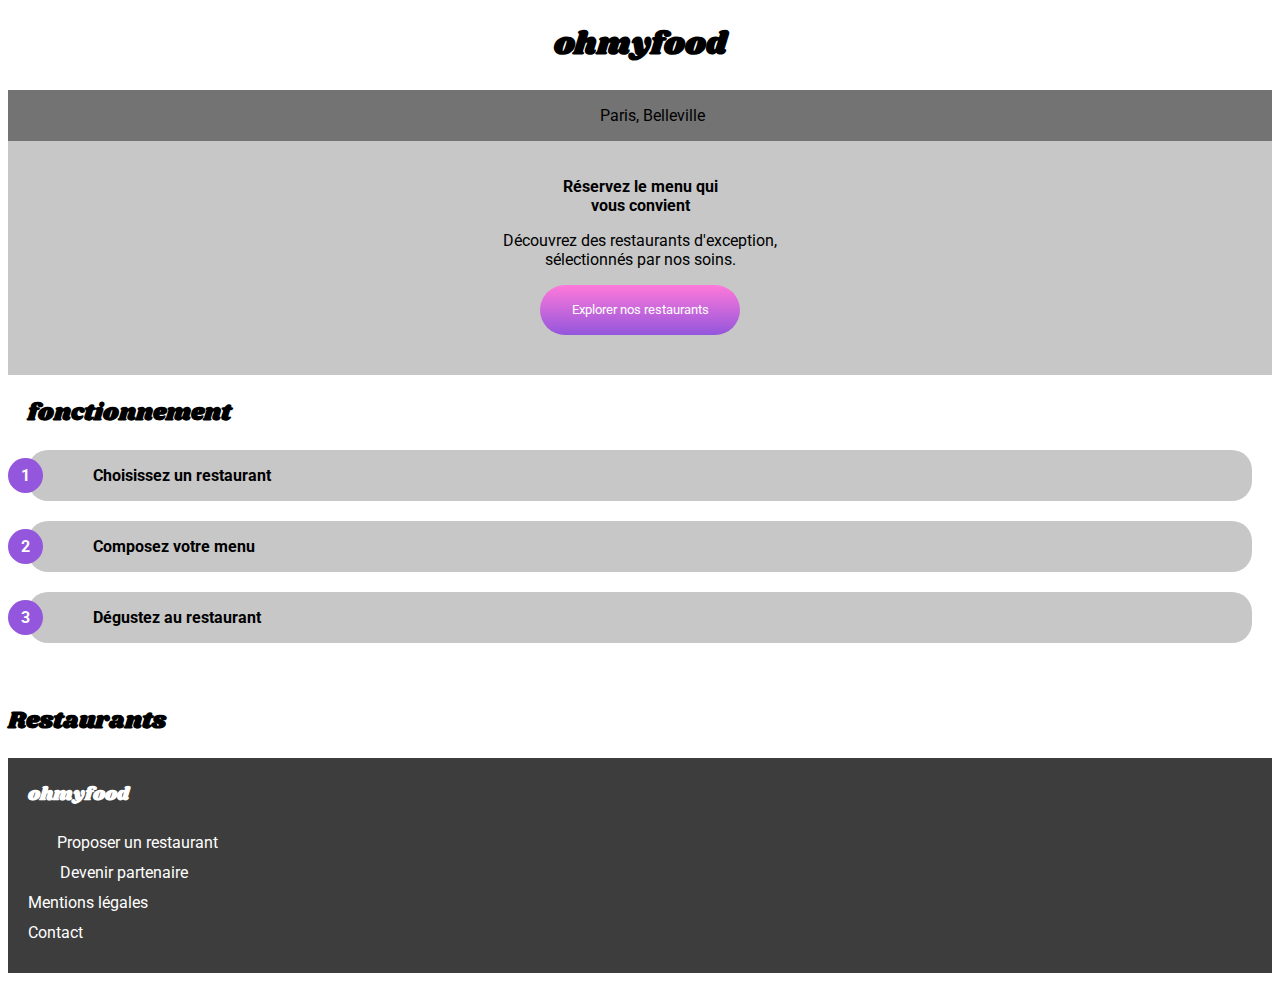
==== Accueil.html @ 92aed283 "Premier ajout des fichiers Accueil.html et index.css" ====
<!DOCTYPE html>
<html lang="fr">
    <head>
        <meta charset="utf-8" /> <!--Encodage des caractères-->
        <meta name="viewport" content="width=device-width, initial-scale=1.0"> <!--Viewport avec une largeur égale à la largeur de l'appareil, un
        niveau de zoom initial égal à 1-->
        <link rel="stylesheet" href="css/normalize.css"> <!--Lien avec le fichier normalise.css pour avoir un design qui se ressemble et cohérent entre les 
        différent navigateurs-->
        <link rel="stylesheet" href="css/index.css"> <!--Lien avec le fichier index.css pour définir les styles du site-->
        <link rel="preconnect" href="https://fonts.googleapis.com"> <!--Google Fonts, ajout de la police Shrikhand directement depuis le site de Google Fonts-->
        <link rel="preconnect" href="https://fonts.gstatic.com" crossorigin> <!--Google Fonts, ajout de la police Shrikhand directement depuis le site de Google Fonts-->
        <link href="https://fonts.googleapis.com/css2?family=Shrikhand&display=swap" rel="stylesheet"> <!--Google Fonts, ajout de la police Shrikhand directement depuis 
        le site de Google Fonts-->
        <link rel="preconnect" href="https://fonts.googleapis.com"> <!--Google Fonts, ajout de la police Roboto directement depuis le site de Google Fonts-->
        <link rel="preconnect" href="https://fonts.gstatic.com" crossorigin> <!--Google Fonts, ajout de la police Roboto directement depuis le site de Google Fonts-->
        <link href="https://fonts.googleapis.com/css2?family=Roboto&display=swap" rel="stylesheet"> <!--Google Fonts, ajout de la police Roboto directement depuis 
        le site de Google Fonts-->
        <link rel="stylesheet" href="css/font-awesome-4.7.0/css/font-awesome.min.css"> <!--Le fichier font-awesome.min.css appelle les icônes de la 
        bibliothèque Font Awesome-->
        <title>Accueil ohmyfood</title> <!--Titre de la page du site web-->
    </head>
    <!--Corps de la page-->
    <body>
        <!--Entête-->   
        <header>
            <div>
                <h1 id="titre_principal">ohmyfood</h1>
                <div>
                    <div id="icone_et_paris_belleville_background">
                        <div id="icone_et_paris_belleville">
                            <p><i class="fa fa-map-pin"></i></p>
                            <p>Paris, Belleville</p>
                        </div>
                    </div>
                    <div id="texte_menu_et_bouton_explorer_background">
                        <p id="paragraphe_reservez_menu">Réservez le menu qui<br />vous convient</p>
                        <p id="paragraphe_decouvrez_des_restaurants">Découvrez des restaurants d'exception,<br />sélectionnés par nos soins.</p>
                        <div id="bouton_explorer_conteneur"><button type="submit" id="bouton_explorer">Explorer nos restaurants</button></div>
                    </div>
                </div>
            </div>
            <div id="fonctionnement">
                <h2>fonctionnement</h2>
                <ul id="fonctionnement_liste_de_choix">
                    <li><a href="#"><div id="alignement_icone_texte"><div class="fonctionnement_numero"><p>1</p></div><p><i class="fa fa-mobile fa-3x fonctionnement_icone"></i></p><p>Choisissez un restaurant</p></div></a></li>
                    <li><a href="#"><div id="alignement_icone_texte_2"><div class="fonctionnement_numero"><p>2</p></div><p><i class="fa fa-list-ul fa-2x fonctionnement_icone"></i></p><p>Composez votre menu</p></div></a></li>
                    <li><a href="#"><div id="alignement_icone_texte_3"><div class="fonctionnement_numero"><p>3</p></div><p><i class="fa fa-window-maximize fa-2x fonctionnement_icone"></i></p><p>Dégustez au restaurant</p></div></a></li>
                </ul>
            </div>
        </header>
        <!--Contenu principal de la page-->
        <main>
            <h2>Restaurants</h2>
            <div>
                <div>

                </div>
                <div>
                    
                </div>
                <div>
                    
                </div>
                <div>
                    
                </div>
            <div>     
        </main>
        <!--Pied de page-->
        <footer>
            <h3 id="titre_footer">ohmyfood</h3>
            <ul id="liste_pied_de_page">
                <li><div id="proposer_un_restaurant"><p><i class="fa fa-building"></i></p><p><a href="#">Proposer un restaurant</a></p></div></li>
                <li><div id="devenir_partenaire"><p><i class="fa fa-thumbs-up"></i></p><p><a href="#">Devenir partenaire</a></p></div></li>
                <li><div class="mentions_legales_et_contact"><p><a href="#">Mentions légales</a></p></div></li>
                <li><div class="mentions_legales_et_contact"><p><a href="#">Contact</a></p></div></li>
            </ul>
        </footer>
    </body>
</html>
---- css/index.css ----
/*---------------------------------------------------------PARTIE MOBILE---------------------------------------------------------*/

    /*--------------------------------------------------Police personnalisée Roboto sur tous les élements de texte--------------------------------------------------*/

*
{
    font-family: 'Roboto',serif, sans-serif; /*Application de la police Roboto pour toutes éléments de la page si la police n'est pas trouvé par le navigateur
    alors affichage des deux polices par défaut 'serif' et 'sans-serif'*/
}

    /*------------------------------------------Body------------------------------------------*/

body
{
    /*background-color: green;*/
}

    /*----------------------------Personnalisation des polices pour les balises h1, h2, h3, p et li----------------------------*/

h1
{
    font-family: 'Shrikhand',serif, sans-serif; /*Application de la police Shrikhand pour les titres h1 si la police n'est pas trouvé par le navigateur
    alors affichage des deux polices par défaut 'serif' et 'sans-serif'*/
}

h2
{
    font-family: 'Shrikhand',serif, sans-serif; /*Application de la police Shrikhand pour les titres h2 si la police n'est pas trouvé par le navigateur
    alors affichage des deux polices par défaut 'serif' et 'sans-serif'*/
}

h3
{
    font-family: 'Shrikhand',serif, sans-serif; /*Application de la police Shrikhand pour les titres h3 si la police n'est pas trouvé par le navigateur
    alors affichage des deux polices par défaut 'serif' et 'sans-serif'*/
}

    /*---------------------------------------------------------Header---------------------------------------------------------*/

#titre_principal
{
    text-align: center;
    /*background-color: aquamarine;*/
}

#icone_et_paris_belleville_background
{
    background-color: rgb(115,115,115);
    display:flex;
    flex-direction:row;
    justify-content: space-around;
}

#icone_et_paris_belleville
{
    /*background-color: aqua;*/
    width:130px;
    display:flex;
    flex-direction: row;
    justify-content: space-between;
    align-items: center;    
}

#texte_menu_et_bouton_explorer_background
{
    background-color:rgb(199,199,199);
    padding-top:20px;
}

#paragraphe_reservez_menu
{
    text-align: center;
    font-weight: bold;
}

#paragraphe_decouvrez_des_restaurants
{
    text-align: center;
}

#bouton_explorer_conteneur
{
    /*background-color: chartreuse;*/
    display:flex;
    flex-direction:row;
    justify-content: space-around;
    align-items: center;
    padding-bottom: 40px;
}

#bouton_explorer
{
    color:white;
    background: linear-gradient(#FF79DA,#9356DC);
    border: none;
    width:200px;
    height:50px;
    border-radius: 30px 30px 30px 30px;
}

#bouton_explorer:hover
{
    cursor:pointer; /*Lorsque le bouton est survolé, le pointer de la souris devient un pointeur avec une main*/
}

#alignement_icone_texte
{
    background-color:rgb(199,199,199);
    display:flex;
    flex-direction: row;
    align-items: center;
    margin-bottom: 20px;
    border-radius: 20px 20px 20px 20px;
    font-weight: bold;
}   

#alignement_icone_texte_2
{
    background-color:rgb(199,199,199);
    display:flex;
    flex-direction: row;
    align-items: center;
    margin-bottom: 20px;
    border-radius: 20px 20px 20px 20px;
    font-weight: bold;
}

#alignement_icone_texte_3
{
    background-color:rgb(199,199,199);
    display:flex;
    flex-direction: row;
    align-items: center;
    margin-bottom: 60px;
    border-radius: 20px 20px 20px 20px;
    font-weight: bold;
}

#fonctionnement_liste_de_choix
{
    list-style-type: none;
    padding-left: 0px; /*on enlève la marge intérieure gauche appliquée par défault sur une balise de type ul*/
}

#fonctionnement_liste_de_choix a
{
    text-decoration: none;
    color: black;
}

#fonctionnement
{
    padding-left: 20px;
    padding-right: 20px;
}

.fonctionnement_icone
{
    color: rgb(115,115,115);
    margin-right: 20px;
}

.fonctionnement_numero
{
    background-color: #9356DC;
    margin-right:30px;
    display:flex;
    flex-direction: row;
    justify-content: center;
    align-items: center;
    width:35px;
    height:35px;
    border-radius: 40px 40px 40px 40px;
    color:white;
    margin-left: -20px;
}

    /*---------------------------------------------------------Main---------------------------------------------------------*/

    /*---------------------------------------------------------Footer---------------------------------------------------------*/

footer
{
    background-color: rgb(61,61,61);
    /*color: white;*/
    padding-top: 5px;
    padding-left: 20px;
    padding-bottom: 10px;
}

footer a
{
    text-decoration: none;
    color: white;
}

footer a:hover
{
    color: blue;
}

#liste_pied_de_page
{
    list-style-type: none;
    padding-left: 0px; /*on enlève la marge intérieure gauche appliquée par défault sur une balise de type ul*/
}

#titre_footer
{
    /*background-color: blue;*/
    color: white;
}

#proposer_un_restaurant
{
    /*background-color: brown;*/
    width: 190px;
    height:30px;
    display: flex;
    flex-direction: row;
    justify-content: space-between;
    align-items: center;
    color:white;
}

#devenir_partenaire
{
    /*background-color: violet;*/
    width: 160px;
    height: 30px;
    display: flex;
    flex-direction: row;
    justify-content: space-between;
    align-items: center;
    color:white;
}

.mentions_legales_et_contact
{
    /*background-color: aqua;*/
    width: 150px;
    height: 30px;
    display: flex;
    flex-direction: row;
    align-items: center;
}

    /*-------------------------------------------------MEDIA QUERIES pour les formats tablette et mobile-------------------------------------------------*/
   /*-----------------------------------------------------------------------------------------------------------------------------------------------------*/ 


    /*---------------------------------------------------------PARTIE TABLETTE---------------------------------------------------------*/

@media all and (min-width: 768px) and (max-width: 992px) /*Sur tous types d'écran, quand la largeur de la fenêtre est comprise entre 768px et 992px*/
{

    /*---------------------------------------------------------Header---------------------------------------------------------*/

    /*---------------------------------------------------------Main---------------------------------------------------------*/

    /*---------------------------------------------------------Footer---------------------------------------------------------*/

}

    /*---------------------------------------------------------PARTIE DESKTOP---------------------------------------------------------*/

@media all and (min-width: 992px) /*Sur tous types d'écran, quand la largeur de la fenêtre fait au minimum 992px*/
{

    /*---------------------------------------------------------Header---------------------------------------------------------*/

    /*---------------------------------------------------------Main---------------------------------------------------------*/

    /*---------------------------------------------------------Footer---------------------------------------------------------*/

}
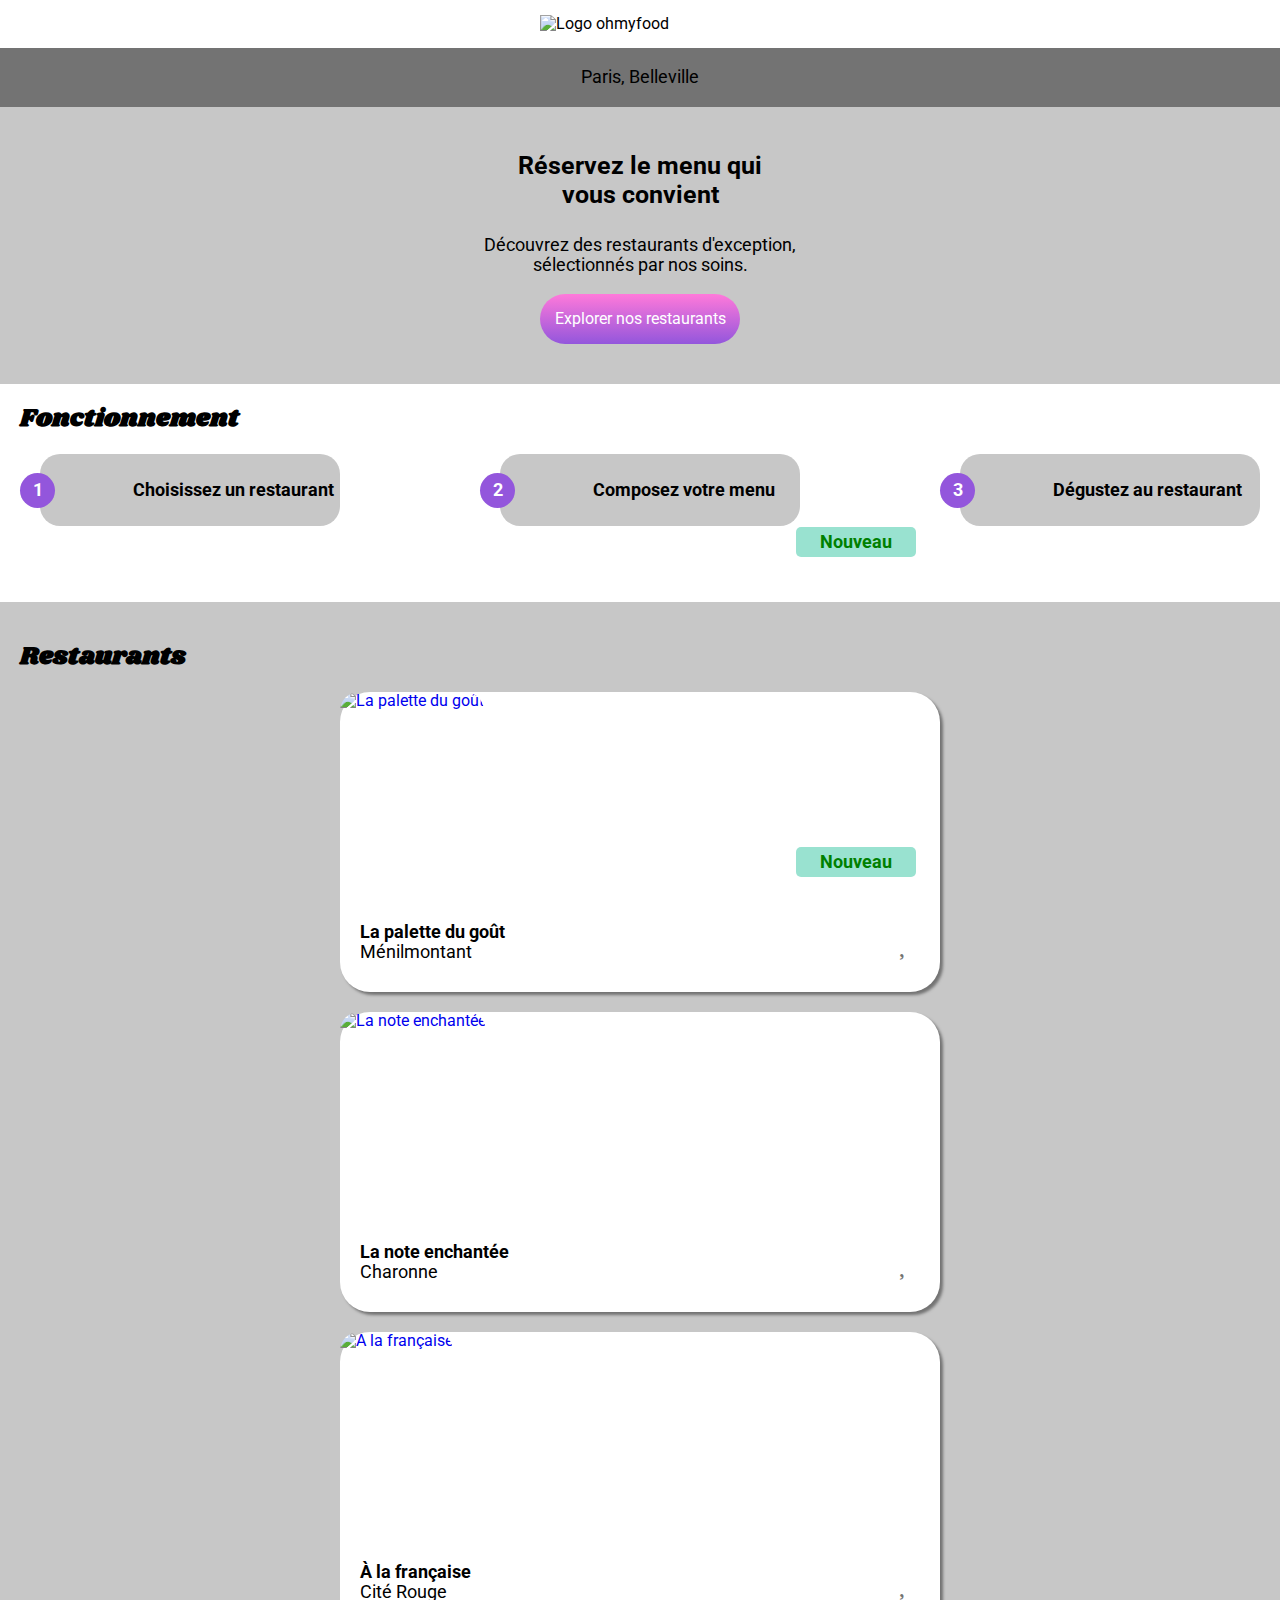
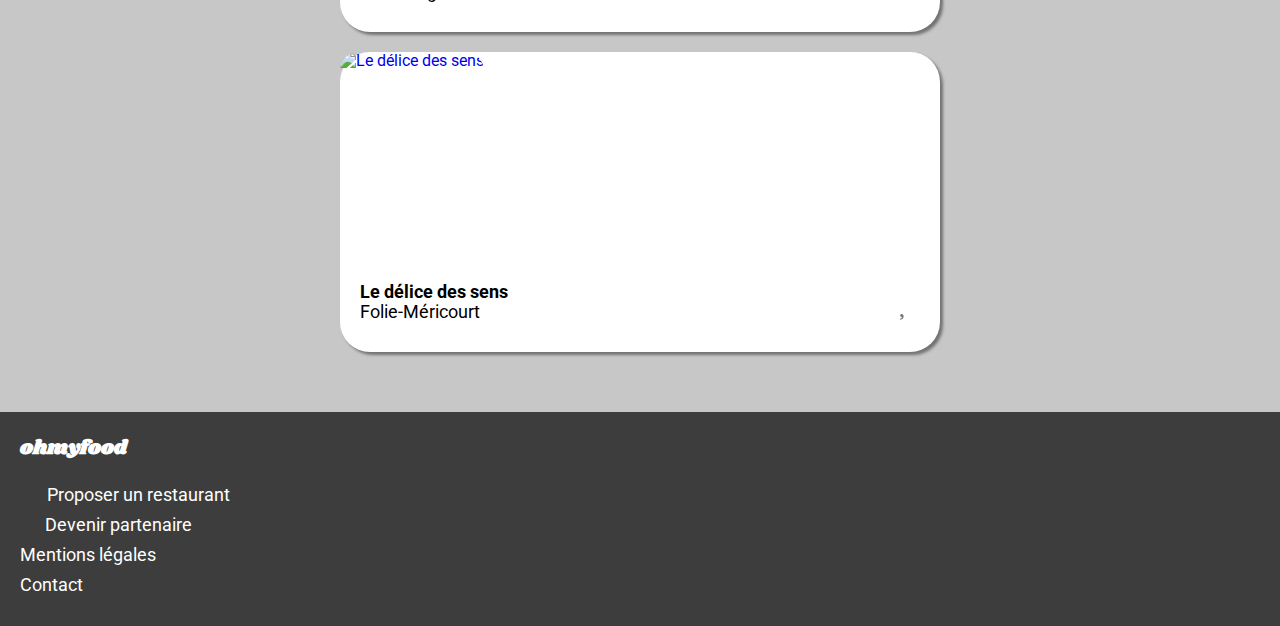
==== commit 2b83e780: "Ajout des pages html et css terminées, de plus ajout de normalize.css et font-awesome.min.css" ====
--- a/Accueil.html
+++ b/Accueil.html
@@ -23,13 +23,14 @@
     <body>
         <!--Entête-->   
         <header>
-            <div>
-                <h1 id="titre_principal">ohmyfood</h1>
-                <div>
+            <div id="titre_principal_et_formulaire">
+                <div id="titre_principal"><img src="images/Logo_ohmyfood.png" alt="Logo ohmyfood" id="logo_ohmyfood"/></div>
+                <!--Partie formulaire-->
+                <form method="post" action="#">
                     <div id="icone_et_paris_belleville_background">
                         <div id="icone_et_paris_belleville">
                             <p><i class="fa fa-map-pin"></i></p>
-                            <p>Paris, Belleville</p>
+                            <p><input type="text" name="recherche_localisation" placeholder="Paris, Belleville" size="12" id="champ_recherche" /></p>
                         </div>
                     </div>
                     <div id="texte_menu_et_bouton_explorer_background">
@@ -37,33 +38,129 @@
                         <p id="paragraphe_decouvrez_des_restaurants">Découvrez des restaurants d'exception,<br />sélectionnés par nos soins.</p>
                         <div id="bouton_explorer_conteneur"><button type="submit" id="bouton_explorer">Explorer nos restaurants</button></div>
                     </div>
-                </div>
+                </form>
             </div>
+            <!--Partie fonctionnement avec 3 liens-->
             <div id="fonctionnement">
-                <h2>fonctionnement</h2>
+                <h2 id="fonctionnement_titre">Fonctionnement</h2>
                 <ul id="fonctionnement_liste_de_choix">
-                    <li><a href="#"><div id="alignement_icone_texte"><div class="fonctionnement_numero"><p>1</p></div><p><i class="fa fa-mobile fa-3x fonctionnement_icone"></i></p><p>Choisissez un restaurant</p></div></a></li>
-                    <li><a href="#"><div id="alignement_icone_texte_2"><div class="fonctionnement_numero"><p>2</p></div><p><i class="fa fa-list-ul fa-2x fonctionnement_icone"></i></p><p>Composez votre menu</p></div></a></li>
-                    <li><a href="#"><div id="alignement_icone_texte_3"><div class="fonctionnement_numero"><p>3</p></div><p><i class="fa fa-window-maximize fa-2x fonctionnement_icone"></i></p><p>Dégustez au restaurant</p></div></a></li>
+                    <li>
+                        <a href="#">
+                            <div id="alignement_icone_texte">
+                                <div class="fonctionnement_numero">
+                                    <p>1</p>
+                                </div>
+                                <p><i class="fa fa-mobile fa-2x fonctionnement_icone_1"></i></p>
+                                <p>Choisissez un restaurant</p>
+                            </div>
+                        </a>
+                    </li>
+                    <li>
+                        <a href="#">
+                            <div id="alignement_icone_texte_2">
+                                <div class="fonctionnement_numero">
+                                    <p>2</p>
+                                </div>
+                                <p><i class="fa fa-list-ul fa-2x fonctionnement_icone_2_et_3"></i></p>
+                                <p>Composez votre menu</p>
+                            </div>
+                        </a>
+                    </li>
+                    <li>
+                        <a href="#">
+                            <div id="alignement_icone_texte_3">
+                                <div class="fonctionnement_numero">
+                                    <p>3</p>
+                                </div>
+                                <p><i class="fa fa-window-maximize fa-2x fonctionnement_icone_2_et_3"></i></p>
+                                <p>Dégustez au restaurant</p>
+                            </div>
+                        </a>
+                    </li>
                 </ul>
             </div>
         </header>
         <!--Contenu principal de la page-->
         <main>
             <h2>Restaurants</h2>
-            <div>
-                <div>
-
-                </div>
-                <div>
-                    
-                </div>
-                <div>
-                    
-                </div>
-                <div>
-                    
-                </div>
+            <!--Les 4 cartes de restaurant-->
+            <div id="toutes_les_cartes">
+                <!--Carte 1: La palette du goût-->
+                <a href="Menu_la_palette_du_gout.html">
+                    <!--Conteneur de l'image et du corps de la carte--> 
+                    <div class="carte_image_et_corps">
+                        <!--Image de la carte-->
+                        <div class="carte_image"><img src="images/La_palette_du_gout.jpg" alt="La palette du goût" class="image_arrondie image_associee_a_element_vert"/><div class="element_vert"><p>Nouveau</p></div></div>
+                        <!--Corps de la carte-->
+                        <div class="carte_corps">
+                            <!--Texte de la carte-->
+                            <div class="carte_texte">
+                                <p><span class="titre_carte">La palette du goût</span><br />Ménilmontant</p>
+                            </div>
+                            <!--Icone de la carte-->
+                            <div class="carte_icone">
+                                <i class="fa fa-heart fa-2x carte_icone_coeur"></i>
+                            </div>
+                        </div>
+                    </div>    
+                </a>
+                <!--Carte 2: La note enchantée-->
+                <a href="Menu_la_note_enchantee.html">
+                    <!--Conteneur de l'image et du corps de la carte--> 
+                    <div class="carte_image_et_corps">
+                        <!--Image de la carte-->
+                        <div class="carte_image"><img src="images/La_note_enchantee.jpg" alt="La note enchantée" class="image_arrondie image_associee_a_element_vert"/><div class="element_vert"><p>Nouveau</p></div></div>
+                        <!--Corps de la carte-->
+                        <div class="carte_corps">
+                            <!--Texte de la carte-->
+                            <div class="carte_texte">
+                                <p><span class="titre_carte">La note enchantée</span><br />Charonne</p>
+                            </div>
+                            <!--Icone de la carte-->
+                            <div class="carte_icone">
+                                <i class="fa fa-heart fa-2x carte_icone_coeur"></i>
+                            </div>
+                        </div>
+                    </div>    
+                </a>
+                <!--Carte 3: À la française-->
+                <a href="Menu_a_la_francaise.html">
+                    <!--Conteneur de l'image et du corps de la carte--> 
+                    <div class="carte_image_et_corps">
+                        <!--Image de la carte-->
+                        <div class="carte_image"><img src="images/A_la_francaise.jpg" alt="A la française" class="image_arrondie"/></div>
+                        <!--Corps de la carte-->
+                        <div class="carte_corps">
+                            <!--Texte de la carte-->
+                            <div class="carte_texte">
+                                <p><span class="titre_carte">À la française</span><br />Cité Rouge</p>
+                            </div>
+                            <!--Icone de la carte-->
+                            <div class="carte_icone">
+                                <i class="fa fa-heart fa-2x carte_icone_coeur"></i>
+                            </div>
+                        </div>
+                    </div>    
+                </a>
+                <!--Carte 4: Le délice des sens-->
+                <a href="Menu_le_delice_des_sens.html">
+                    <!--Conteneur de l'image et du corps de la carte--> 
+                    <div class="carte_image_et_corps">
+                        <!--Image de la carte-->
+                        <div class="carte_image"><img src="images/Le_delice_des_sens.jpg" alt="Le délice des sens" class="image_arrondie"/></div>
+                        <!--Corps de la carte-->
+                        <div class="carte_corps">
+                            <!--Texte de la carte-->
+                            <div class="carte_texte">
+                                <p><span class="titre_carte">Le délice des sens</span><br />Folie-Méricourt</p>
+                            </div>
+                            <!--Icone de la carte-->
+                            <div class="carte_icone">
+                                <i class="fa fa-heart fa-2x carte_icone_coeur"></i>
+                            </div>
+                        </div>
+                    </div>    
+                </a>
             <div>     
         </main>
         <!--Pied de page-->
--- a/css/index.css
+++ b/css/index.css
@@ -4,15 +4,8 @@
 
 *
 {
-    font-family: 'Roboto',serif, sans-serif; /*Application de la police Roboto pour toutes éléments de la page si la police n'est pas trouvé par le navigateur
+    font-family: 'Roboto',serif, sans-serif; /*Application de la police Roboto pour tous les éléments de la page si la police n'est pas trouvé par le navigateur
     alors affichage des deux polices par défaut 'serif' et 'sans-serif'*/
-}
-
-    /*------------------------------------------Body------------------------------------------*/
-
-body
-{
-    /*background-color: green;*/
 }
 
     /*----------------------------Personnalisation des polices pour les balises h1, h2, h3, p et li----------------------------*/
@@ -21,26 +14,51 @@
 {
     font-family: 'Shrikhand',serif, sans-serif; /*Application de la police Shrikhand pour les titres h1 si la police n'est pas trouvé par le navigateur
     alors affichage des deux polices par défaut 'serif' et 'sans-serif'*/
+    font-weight: bold;
 }
 
 h2
 {
     font-family: 'Shrikhand',serif, sans-serif; /*Application de la police Shrikhand pour les titres h2 si la police n'est pas trouvé par le navigateur
     alors affichage des deux polices par défaut 'serif' et 'sans-serif'*/
+    font-weight: bold;
+    font-size: 25px;
 }
 
 h3
 {
     font-family: 'Shrikhand',serif, sans-serif; /*Application de la police Shrikhand pour les titres h3 si la police n'est pas trouvé par le navigateur
     alors affichage des deux polices par défaut 'serif' et 'sans-serif'*/
+    font-weight: bold;
+    font-size: 20px;
+}
+
+p
+{
+    font-family: 'Roboto',serif, sans-serif;
+    font-size: 18px;
+}
+
+li
+{
+    font-family: 'Roboto',serif, sans-serif;
 }
 
     /*---------------------------------------------------------Header---------------------------------------------------------*/
 
 #titre_principal
 {
-    text-align: center;
-    /*background-color: aquamarine;*/
+    padding-top: 15px;
+    padding-bottom:15px;
+    display:flex;
+    flex-direction: row;
+    justify-content: center;
+    align-items: center;
+}
+
+#logo_ohmyfood
+{
+    width:200px;
 }
 
 #icone_et_paris_belleville_background
@@ -53,8 +71,7 @@
 
 #icone_et_paris_belleville
 {
-    /*background-color: aqua;*/
-    width:130px;
+    width:180px;
     display:flex;
     flex-direction: row;
     justify-content: space-between;
@@ -71,6 +88,7 @@
 {
     text-align: center;
     font-weight: bold;
+    font-size: 25px;
 }
 
 #paragraphe_decouvrez_des_restaurants
@@ -80,7 +98,6 @@
 
 #bouton_explorer_conteneur
 {
-    /*background-color: chartreuse;*/
     display:flex;
     flex-direction:row;
     justify-content: space-around;
@@ -150,11 +167,22 @@
 
 #fonctionnement
 {
-    padding-left: 20px;
+    padding-left: 40px;
     padding-right: 20px;
 }
 
-.fonctionnement_icone
+#fonctionnement_titre
+{
+    margin-left:-20px;
+}
+
+.fonctionnement_icone_1
+{
+    color: rgb(115,115,115);
+    margin-right: 35px;
+}
+
+.fonctionnement_icone_2_et_3
 {
     color: rgb(115,115,115);
     margin-right: 20px;
@@ -175,14 +203,129 @@
     margin-left: -20px;
 }
 
+input::placeholder /*Utilisation du pseudo-élément ::placeholder sur les balises input pour modifier les attributs du paramètre placeholder dans le champ de texte*/
+{
+    color: black; /*Le texte dans le placeholder est de couleur noir*/
+    font-size: 18px;
+}
+
+#champ_recherche
+{
+    background-color: rgb(115,115,115);
+    border: none;
+    font-size: 18px;
+}
+
+#champ_recherche:focus
+{
+    outline: 3px solid #9356DC; /*Lorsque le champ de texte est sélectionné, un contour (différent de la bordure) s'affiche autour du champ de texte*/
+}
+
     /*---------------------------------------------------------Main---------------------------------------------------------*/
 
+main
+{
+    background-color:rgb(199,199,199);
+    padding-left:20px;
+    padding-right: 20px;
+    padding-top:20px;
+    padding-bottom: 40px;
+}
+
+.carte_image_et_corps
+{
+    background-color: white;
+    height: 300px;
+    margin-bottom: 20px;
+    border-radius: 30px 30px 30px 30px;
+    box-shadow: 3px 3px 3px rgb(115,115,115); /*Ombre grise appliquée sur la carte*/
+}
+
+.carte_image
+{
+    height:200px;
+}
+
+.carte_image img
+{
+    width:100%; /*L'image prend la largeur de son élément parent*/
+    height:100%; /*L'image prend la hauteur de son élément parent*/
+    object-fit: cover; /*L'image est dimensionnée pour maintenir son ratio d'affichage toute en remplissant toute la boîte de contenu*/
+}
+
+.carte_corps
+{
+    height: 100px;
+    display:flex;
+    flex-direction:row;
+    justify-content: space-between;
+    align-items: center;
+}
+
+#toutes_les_cartes a
+{
+    text-decoration: none;
+}
+
+.titre_carte
+{
+    font-weight: bold;
+}
+
+.carte_texte
+{
+    margin-left:20px;
+    color: black;
+}
+
+.carte_icone
+{
+    margin-right: 30px;
+}
+
+.carte_icone_coeur
+{
+    color: rgb(115,115,115);
+}
+
+.image_arrondie
+{
+    border-radius: 30px 30px 0px 0px;
+}
+
+.image_associee_a_element_vert
+{
+    position:relative; /*l'élément 'image_associee_a_element_vert' est définit en position relative pour pouvoir le postionner dans son conteneur
+    parent qui est .carte_image*/   
+}
+
+.element_vert
+{
+    background-color: #99E2D0;
+    color:green;
+    font-weight: bold;
+    border-radius: 5px 5px 5px 5px;
+    position:relative; /*l'élément 'element_vert' est définit en position relative pour pouvoir le postionner dans son conteneur parent qui est .carte_image*/
+    width:20%; /*L'élément a une largeur égale à 20% de la largeur de son élement parent .carte_image*/
+    height:15%; /*L'élément a une hauteur égale à 15% de la hauteur de son élement parent .carte_image*/
+    left: 76%; /*L'élément est décalé à droite de sa position initiale avec un décalage correspondant à 76% de la largeur de son élément parent .carte_image*/
+    bottom:92%; /*L'élément est décalé vers le haut de sa position initiale avec un décalage correspondant à 92% de la hauteur de son élément parent .carte_image*/
+    display:flex;
+    flex-direction: row; /*Permet de mettre l'élement <p> avec le texte 'Nouveau' sur une ligne à l'horizontal*/ 
+    justify-content: space-around; /*Centrage de l'élement <p> avec le texte 'Nouveau' sur l'axe principale horizontal*/
+    align-items: center; /*Centrage de l'élement <p> avec le texte 'Nouveau' sur l'axe secondaire vertical*/
+}
+
+.carte_icone_coeur:hover
+{
+    color: #9356DC;
+}
+
     /*---------------------------------------------------------Footer---------------------------------------------------------*/
 
 footer
 {
     background-color: rgb(61,61,61);
-    /*color: white;*/
     padding-top: 5px;
     padding-left: 20px;
     padding-bottom: 10px;
@@ -196,7 +339,7 @@
 
 footer a:hover
 {
-    color: blue;
+    color: #9356DC;
 }
 
 #liste_pied_de_page
@@ -207,14 +350,12 @@
 
 #titre_footer
 {
-    /*background-color: blue;*/
     color: white;
 }
 
 #proposer_un_restaurant
 {
-    /*background-color: brown;*/
-    width: 190px;
+    width: 210px;
     height:30px;
     display: flex;
     flex-direction: row;
@@ -225,8 +366,7 @@
 
 #devenir_partenaire
 {
-    /*background-color: violet;*/
-    width: 160px;
+    width: 172px;
     height: 30px;
     display: flex;
     flex-direction: row;
@@ -237,7 +377,6 @@
 
 .mentions_legales_et_contact
 {
-    /*background-color: aqua;*/
     width: 150px;
     height: 30px;
     display: flex;
@@ -256,6 +395,34 @@
 
     /*---------------------------------------------------------Header---------------------------------------------------------*/
 
+    #alignement_icone_texte
+    {
+        width:300px;
+    }
+
+    #alignement_icone_texte_2
+    {
+        width:300px;
+    }
+
+    #alignement_icone_texte_3
+    {
+        width:300px;
+    }
+
+    #fonctionnement_liste_de_choix
+    {
+        display: flex;
+        flex-direction: row;
+        justify-content: space-between;
+        flex-wrap: wrap;
+    }
+
+    .fonctionnement_icone_1
+    {
+        margin-right: 20px;
+    }
+
     /*---------------------------------------------------------Main---------------------------------------------------------*/
 
     /*---------------------------------------------------------Footer---------------------------------------------------------*/
@@ -271,6 +438,53 @@
 
     /*---------------------------------------------------------Main---------------------------------------------------------*/
 
+    #alignement_icone_texte
+    {
+        width:300px;
+    }
+
+    #alignement_icone_texte_2
+    {
+        width:300px;
+    }
+
+    #alignement_icone_texte_3
+    {
+        width:300px;
+    }
+
+    #fonctionnement_liste_de_choix
+    {
+        display: flex;
+        flex-direction: row;
+        justify-content: space-between;
+    }
+
+    .fonctionnement_icone_1
+    {
+        margin-right: 20px;
+    }
+
+    .carte_image_et_corps
+    {
+        width: 600px;        
+    }
+
+    #toutes_les_cartes
+    {
+        display:flex;
+        flex-direction: row;
+        justify-content: center;
+        flex-wrap: wrap;
+
+    }
+
+    .carte_image_et_corps
+    {
+        margin-right: 20px;
+        margin-left: 20px;
+    }
+
     /*---------------------------------------------------------Footer---------------------------------------------------------*/
 
 }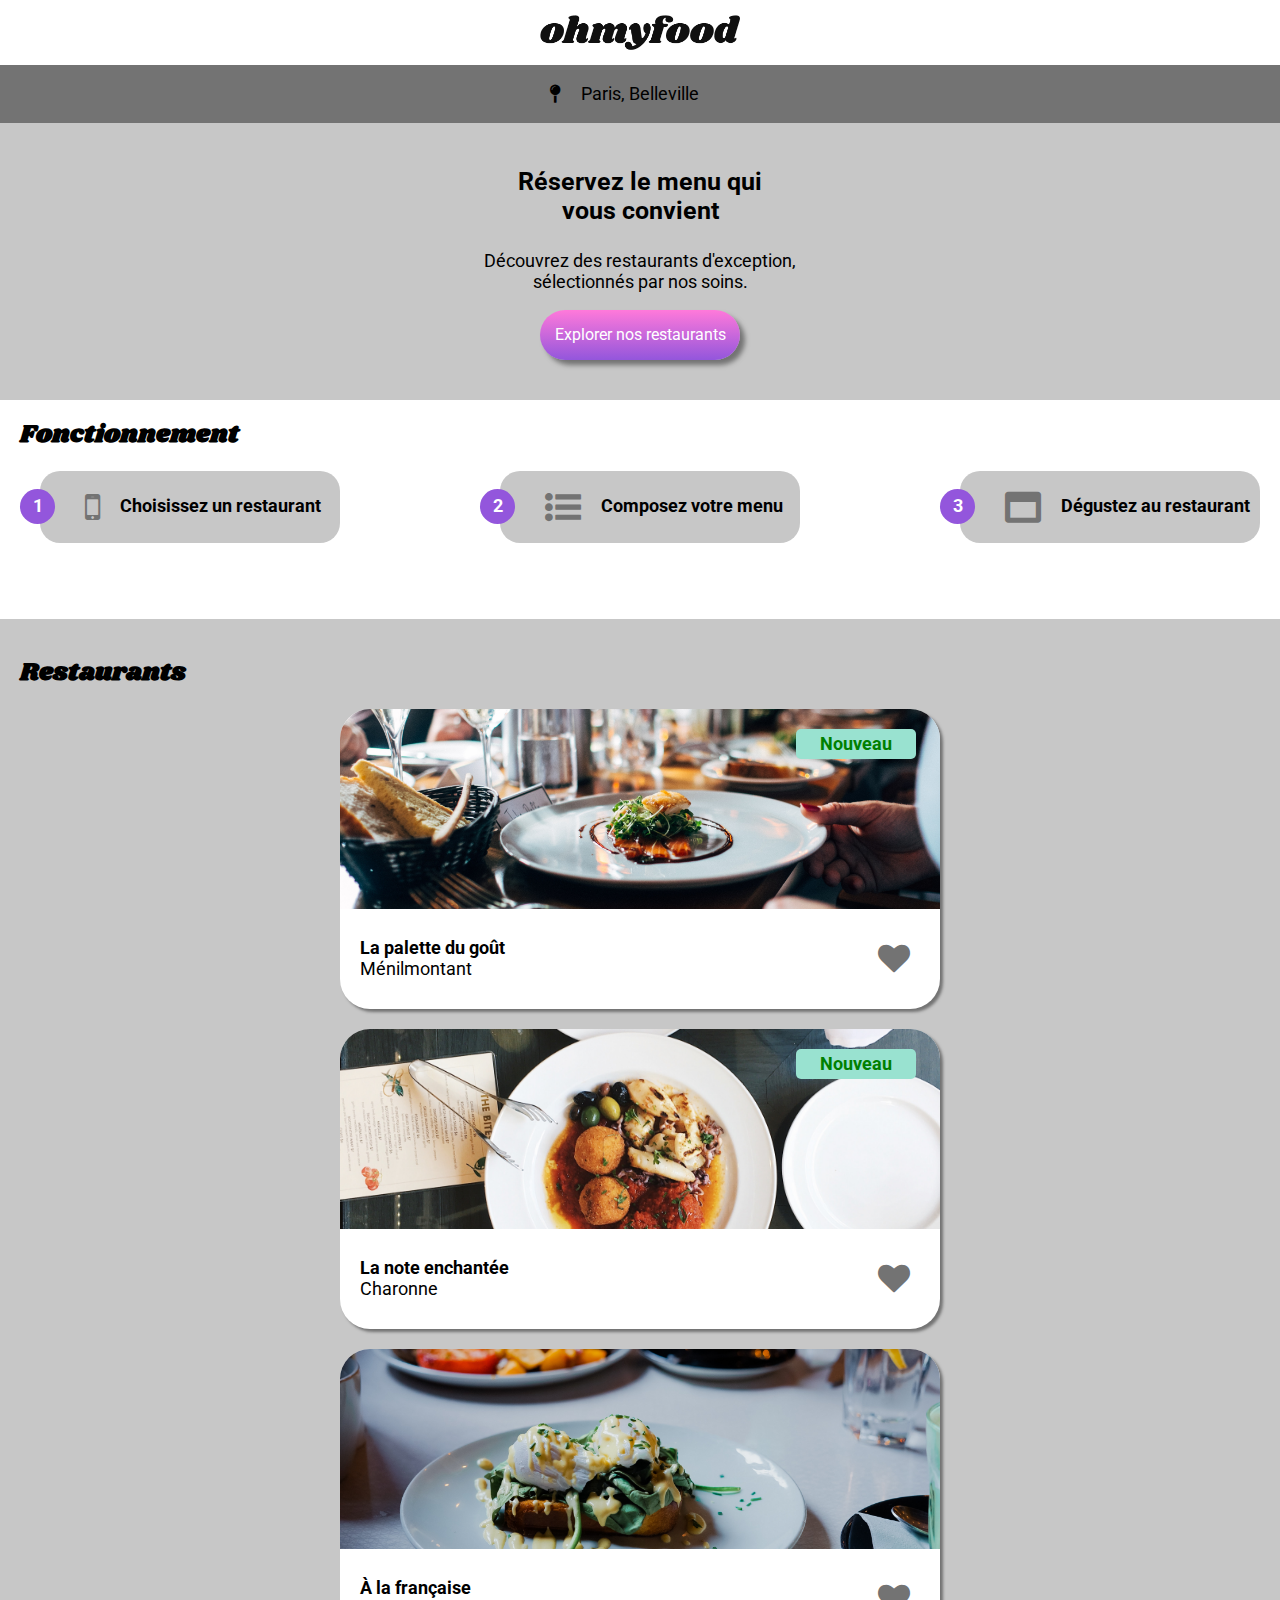
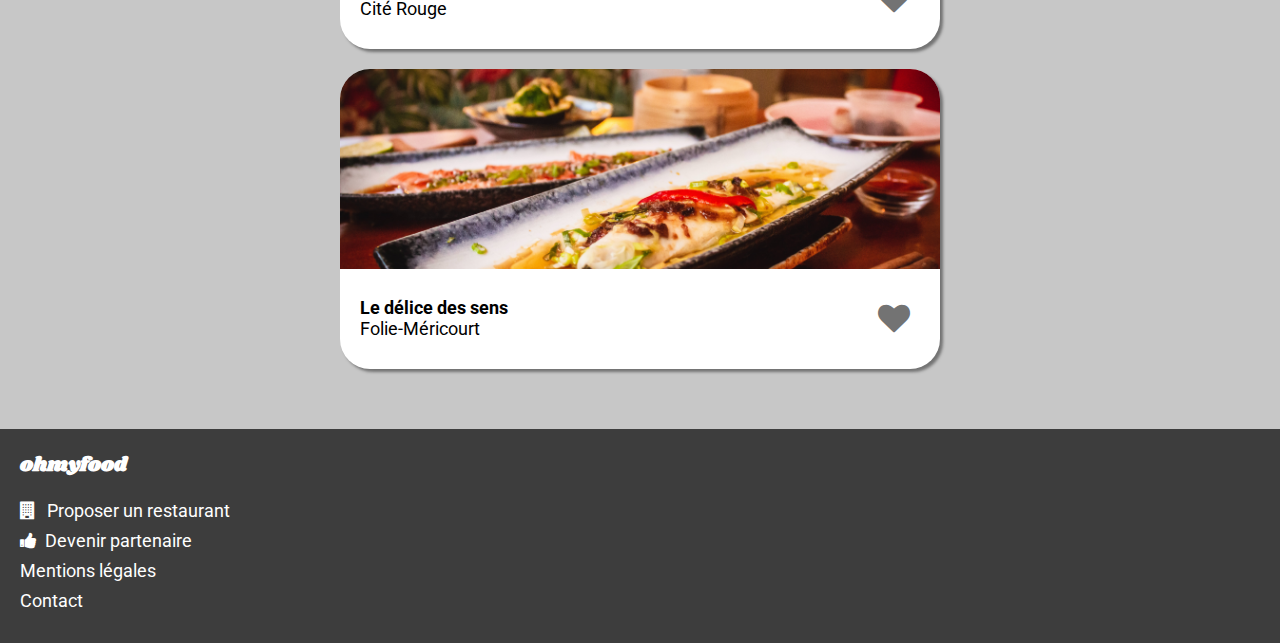
==== commit 43d0f458: "Ajout de l'animation loading spinner" ====
--- a/Accueil.html
+++ b/Accueil.html
@@ -170,8 +170,10 @@
                 <li><div id="proposer_un_restaurant"><p><i class="fa fa-building"></i></p><p><a href="#">Proposer un restaurant</a></p></div></li>
                 <li><div id="devenir_partenaire"><p><i class="fa fa-thumbs-up"></i></p><p><a href="#">Devenir partenaire</a></p></div></li>
                 <li><div class="mentions_legales_et_contact"><p><a href="#">Mentions légales</a></p></div></li>
-                <li><div class="mentions_legales_et_contact"><p><a href="#">Contact</a></p></div></li>
+                <li><div class="mentions_legales_et_contact"><p><a href="mailto:ohmyfood@email.com">Contact</a></p></div></li>
             </ul>
         </footer>
+        <!--Loading spinner au chargement de la page web-->
+        <div class="chargement">CHARGEMENT</div>
     </body>
 </html>--- a/css/index.css
+++ b/css/index.css
@@ -113,11 +113,18 @@
     width:200px;
     height:50px;
     border-radius: 30px 30px 30px 30px;
+    box-shadow: 5px 5px 5px rgb(115,115,115);
 }
 
 #bouton_explorer:hover
 {
     cursor:pointer; /*Lorsque le bouton est survolé, le pointer de la souris devient un pointeur avec une main*/
+    -webkit-filter: brightness(1.1); /*Propriété 'filter' préfixée pour les navigateurs Chrome, Safari, Android*/
+    -moz-filter: brightness(1.1); /*Propriété 'filter' préfixée pour le navigateur Mozilla*/
+    -o-filter: brightness(1.1); /*Propriété 'filter' préfixée pour le navigateur Opéra*/
+    -ms-filter: brightness(1.1); /*Propriété 'filter' préfixée pour le navigateur internet explorer*/
+    filter: brightness(1.1);
+    box-shadow: 5px 5px 0px rgb(115,115,115); /*Ombre sans adoucissement du dégradé définie à 0px*/
 }
 
 #alignement_icone_texte
@@ -281,11 +288,6 @@
 .carte_icone
 {
     margin-right: 30px;
-}
-
-.carte_icone_coeur
-{
-    color: rgb(115,115,115);
 }
 
 .image_arrondie
@@ -316,9 +318,26 @@
     align-items: center; /*Centrage de l'élement <p> avec le texte 'Nouveau' sur l'axe secondaire vertical*/
 }
 
+.carte_icone_coeur
+{
+    color: rgb(115,115,115);
+}
+
+@keyframes remplissage_coeur /*Keyframes pour l'animation consistant à remplir le coeur avec la couleur violet*/
+{
+    0%{ /*Début de l'animation*/
+        color: rgb(115,115,115);
+    }
+    100%{ /*Fin de l'animation*/
+        color: #9356DC;    
+    }
+} 
+
 .carte_icone_coeur:hover
 {
-    color: #9356DC;
+    animation: remplissage_coeur 10s; /*animation d'une durée de 10 secondes utilisant la keyframes 'remplissage_coeur'*/
+    animation-fill-mode: forwards; /*L'animation applique les styles à sa cible après son exécution, la cible de l'animation retiendra les 
+    valeurs calculées définies lors de la dernière étape keyframes, autrement dit à la fin de l'animation le coeur restera coloré en violet*/
 }
 
     /*---------------------------------------------------------Footer---------------------------------------------------------*/
@@ -384,6 +403,68 @@
     align-items: center;
 }
 
+    /*---------------------------------------------------------Loading spinner---------------------------------------------------------*/
+
+@keyframes loading_spinner /*keyframe utilisée pour l'animation de chargement avec le loading spinner*/
+{
+    0%{ /*Début de l'animation*/
+        font-family: 'Shrikhand',serif, sans-serif; /*Police Shrikhand utilisée pour le loading spinner*/
+        font-weight: bold; /*Le texte 'CHARGEMENT' est mis en gras*/
+        font-size: 35px; /*Le texte 'CHARGEMENT' a une taille de 35 pixels*/
+        text-align: center; /*Le texte 'CHARGEMENT' est aligné sur l'axe horizontal dans son conteneur*/
+        line-height: 360px; /*Permet de centrer le texte 'CHARGEMENT' sur l'axe vertical de son conteneur, 'line-height' pour center le texte 'CHARGEMENT'
+        doit avoir pour valeur la hauteur de son conteneur soit 360 pixels*/
+        position: fixed; /*L'élement loading spinner est défini en position fixe, même en utilisant la barre de défilement l'élément restera fixe sur l'écran*/
+        top: 15%; /*L'élement est positionné à 15% de la hauteur de son élément parent à partir de la bordure haute de son parent*/
+        left: 50%; /*L'élément est positionné à 50% de la largeur de son élément parent à partir de la bordure gauche de son élément parent*/
+        margin-left: -180px; /*Avec cette marge valant la moitié de la largeur de l'élement loading spinner, l'élément est centré sur l'axe horizontal de l'écran
+        suite au positionnement 'left:50%'*/
+        border: 16px solid; /*Bordure du loading spinner d'épaisseur 16px et solid*/
+        border-radius: 50%; /*Les bords de l'élément sont arrondis*/
+        border-top: 16px solid black;
+        border-bottom: 16px solid black;
+        border-left: 16px solid #9356DC;
+        border-right: 16px solid #9356DC;
+        width: 360px; /*Hauteur du loading spinner*/
+        height: 360px; /*Largeur du loading spinner*/
+        transform: rotate(0deg); /*Au début de l'animation, rotation de l'élément à 0 degré*/
+        background: white; /*Couleur de fond du loading spinner en blanc*/
+        visibility: visible; /*L'élement loading spinner est visible*/
+    }
+    100%{ /*Fin de l'animation*/
+        font-family: 'Shrikhand',serif, sans-serif;
+        font-weight: bold;
+        font-size: 35px;
+        text-align: center;
+        line-height: 360px;
+        position: fixed;
+        top: 15%;
+        left: 50%;
+        margin-left: -180px;
+        border: 16px solid;
+        border-radius: 50%;
+        border-top: 16px solid black;
+        border-bottom: 16px solid black;
+        border-left: 16px solid #9356DC;
+        border-right: 16px solid #9356DC;
+        width: 360px;
+        height: 360px;
+        transform: rotate(360deg); /*A la fin de l'animation, rotation de l'élément à 360 degrés*/
+        background: white;
+        visibility: visible;
+    }     
+}
+
+.chargement
+{
+    position: fixed; /*L'élement loading spinner est défini en position fixe, même en utilisant la barre de défilement l'élément restera fixe sur l'écran*/
+    top: 90%; /*L'élement est positionné à 90% de la hauteur de son élément parent à partir de la bordure haute de son parent*/
+    left: 50%; /*L'élément est positionné à 50% de la largeur de son élément parent à partir de la bordure gauche de son élément parent*/
+    visibility: hidden; /*Le texte 'CHARGEMENT' du loading spinner est masqué et n'apparait pas dans la page web car ce texte doit uniquement être visible lors 
+    de l'animation du loading spinner*/
+    animation: loading_spinner 3s ease-in-out; /*Lancement de l'animation 'loading spinner' pendant 3 secondes sur une courbe accélération-décélération ease-in-out*/
+}
+
     /*-------------------------------------------------MEDIA QUERIES pour les formats tablette et mobile-------------------------------------------------*/
    /*-----------------------------------------------------------------------------------------------------------------------------------------------------*/ 
 
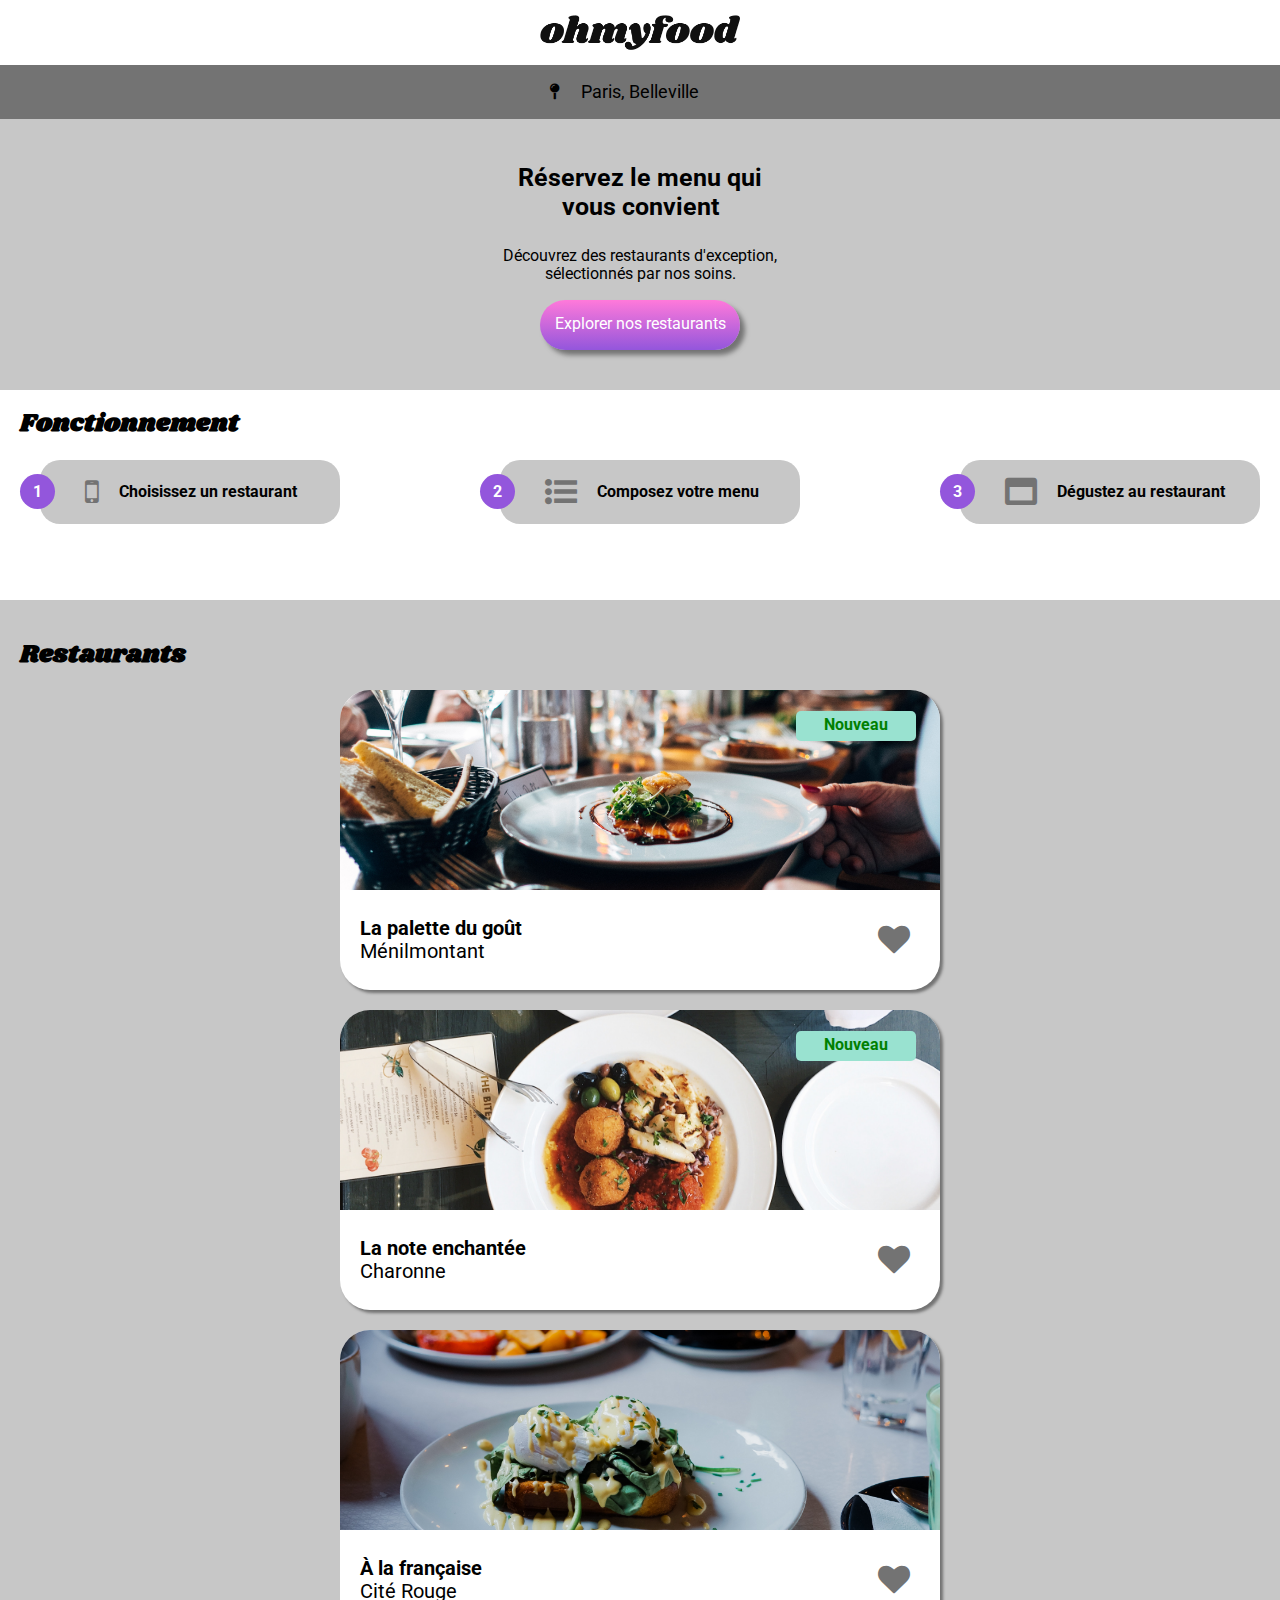
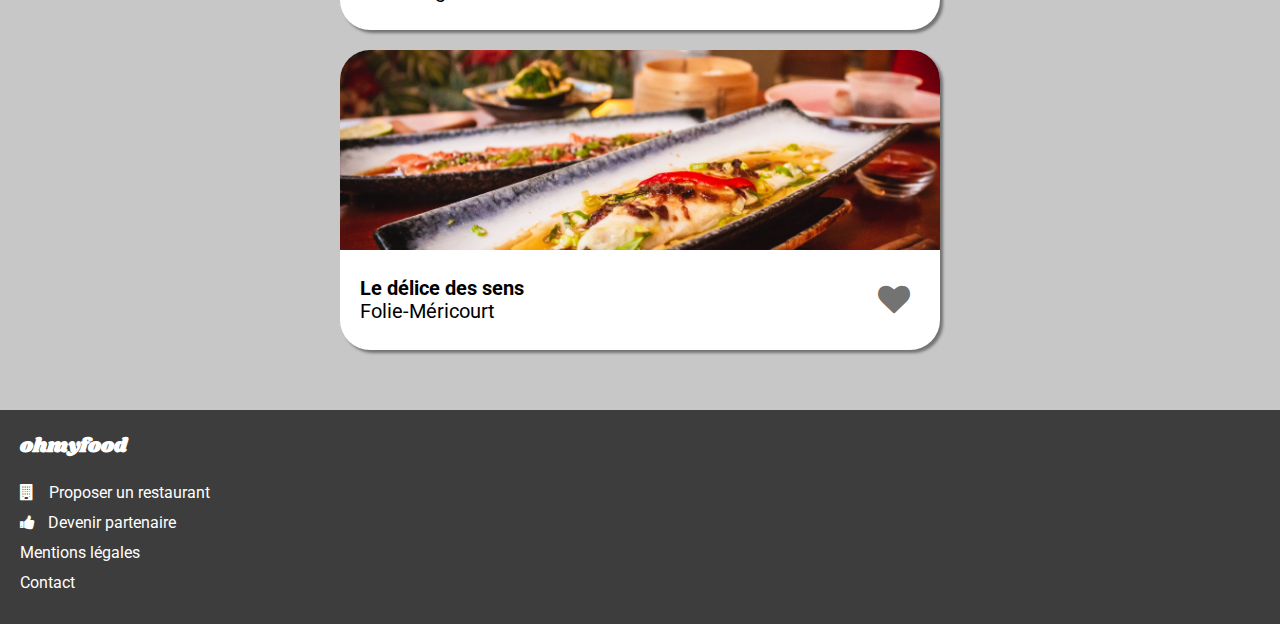
==== commit daab8c68: "Travail sur l'animation d'apparition de la coche verte à droite du plat, le travail sur l'animation " ====
--- a/Accueil.html
+++ b/Accueil.html
@@ -95,7 +95,7 @@
                         <div class="carte_corps">
                             <!--Texte de la carte-->
                             <div class="carte_texte">
-                                <p><span class="titre_carte">La palette du goût</span><br />Ménilmontant</p>
+                                <p class="titre_carte_complet"><span class="titre_carte">La palette du goût</span><br />Ménilmontant</p>
                             </div>
                             <!--Icone de la carte-->
                             <div class="carte_icone">
@@ -114,7 +114,7 @@
                         <div class="carte_corps">
                             <!--Texte de la carte-->
                             <div class="carte_texte">
-                                <p><span class="titre_carte">La note enchantée</span><br />Charonne</p>
+                                <p class="titre_carte_complet"><span class="titre_carte">La note enchantée</span><br />Charonne</p>
                             </div>
                             <!--Icone de la carte-->
                             <div class="carte_icone">
@@ -133,7 +133,7 @@
                         <div class="carte_corps">
                             <!--Texte de la carte-->
                             <div class="carte_texte">
-                                <p><span class="titre_carte">À la française</span><br />Cité Rouge</p>
+                                <p class="titre_carte_complet"><span class="titre_carte">À la française</span><br />Cité Rouge</p>
                             </div>
                             <!--Icone de la carte-->
                             <div class="carte_icone">
@@ -152,7 +152,7 @@
                         <div class="carte_corps">
                             <!--Texte de la carte-->
                             <div class="carte_texte">
-                                <p><span class="titre_carte">Le délice des sens</span><br />Folie-Méricourt</p>
+                                <p class="titre_carte_complet"><span class="titre_carte">Le délice des sens</span><br />Folie-Méricourt</p>
                             </div>
                             <!--Icone de la carte-->
                             <div class="carte_icone">
--- a/css/index.css
+++ b/css/index.css
@@ -36,7 +36,7 @@
 p
 {
     font-family: 'Roboto',serif, sans-serif;
-    font-size: 18px;
+    font-size: 16px;
 }
 
 li
@@ -274,6 +274,11 @@
     text-decoration: none;
 }
 
+.titre_carte_complet
+{
+    font-size: 20px;
+}
+
 .titre_carte
 {
     font-weight: bold;
@@ -374,7 +379,7 @@
 
 #proposer_un_restaurant
 {
-    width: 210px;
+    width: 190px;
     height:30px;
     display: flex;
     flex-direction: row;
@@ -385,7 +390,7 @@
 
 #devenir_partenaire
 {
-    width: 172px;
+    width: 156px;
     height: 30px;
     display: flex;
     flex-direction: row;
